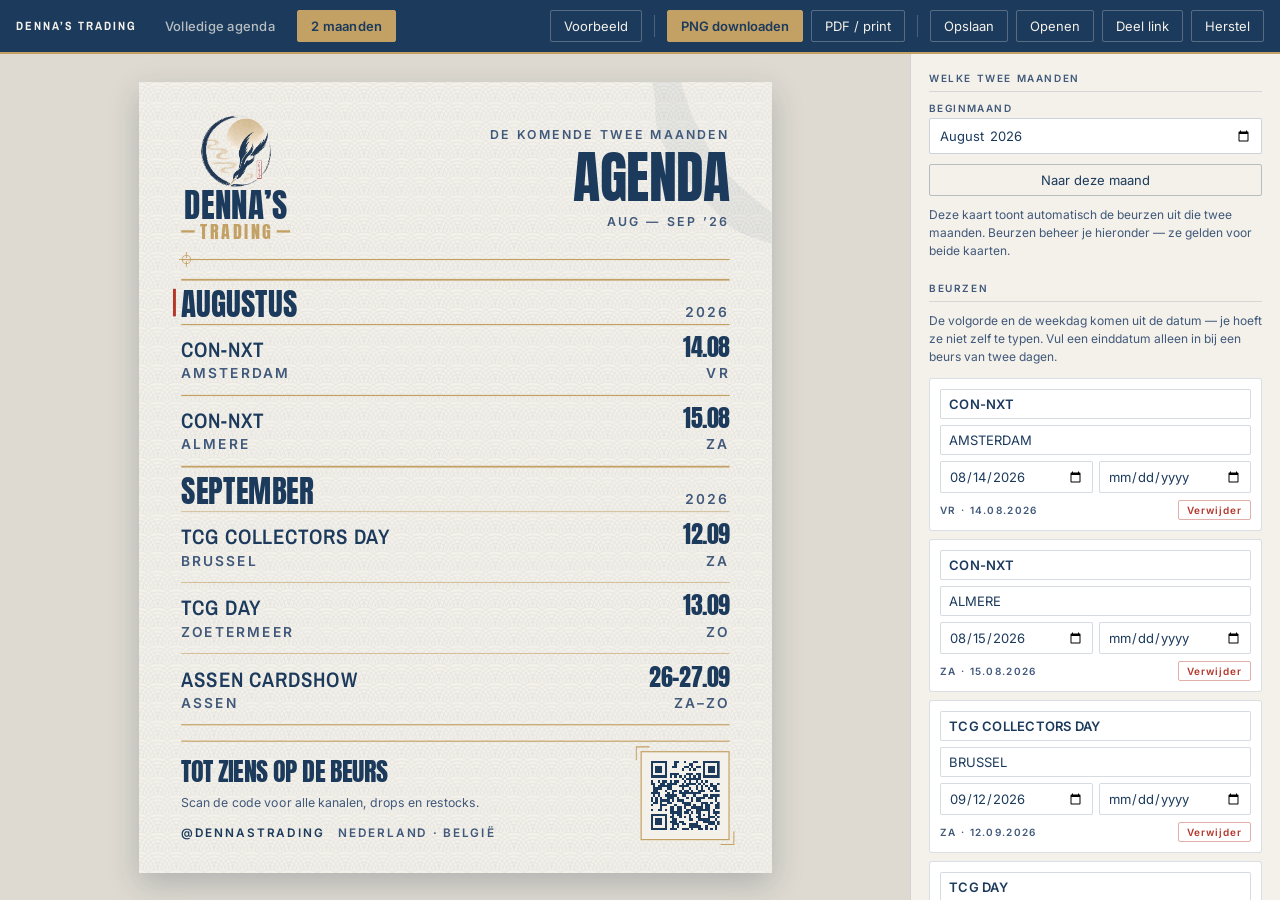
==== snapshot.html @ 03aaa3c9 "site changes" ====
<!doctype html>
<html lang="nl">
<head>
<meta charset="utf-8">
<meta name="viewport" content="width=device-width,initial-scale=1">
<title>Denna’s Trading — Agenda, 2 maanden</title>
<link rel="stylesheet" href="css/system.css">
<link rel="stylesheet" href="css/editor.css">
</head>
<body>
<div class="app">
  <header class="bar">
    <span class="mark">Denna’s Trading</span>
    <a class="tab" href="agenda.html">Volledige agenda</a>
    <a class="tab on" href="snapshot.html">2 maanden</a>
    <span class="spacer"></span>
    <button class="btn" id="preview">Voorbeeld</button>
    <span class="sep"></span>
    <button class="btn primary" id="png">PNG downloaden</button>
    <button class="btn" id="pdf">PDF / print</button>
    <span class="sep"></span>
    <button class="btn" id="save">Opslaan</button>
    <button class="btn" id="open">Openen</button>
    <button class="btn" id="share">Deel link</button>
    <button class="btn" id="reset">Herstel</button>
  </header>
  <div class="main">
    <div class="stage"><div class="stage-inner"><div class="page"></div></div></div>
    <aside class="panel" id="panel"></aside>
  </div>
</div>

<script src="js/vendor/qrcode.min.js"></script>
<script src="js/vendor/html-to-image.min.js"></script>
<script src="js/brand.js"></script>
<script src="js/store.js"></script>
<script src="js/editor.js"></script>
<script src="js/panel.js"></script>
<script src="js/snapshot.js"></script>
<script>
  /* The window picker. It only chooses which two months are shown —
     the shows themselves are the same list the full agenda uses, so
     the two artboards can never drift apart. */
  AgendaPanel.init({
    mount: '#panel',
    extra: function (mount, st) {
      var el = Editor.el;
      mount.appendChild(el('h2', { text: 'Welke twee maanden' }));
      var picker = el('input', {
        type: 'month', value: st.snapshot.from,
        onchange: function () {
          Store.setPath('snapshot.from', this.value, true);
          AgendaPanel.redrawAll();
        }
      });
      mount.appendChild(el('div', { class: 'field' }, [
        el('label', { text: 'Beginmaand' }), picker
      ]));
      mount.appendChild(el('button', {
        class: 'btn', style: 'width:100%;border-color:rgba(27,58,92,.28);color:var(--ink-navy)',
        text: 'Naar deze maand',
        onclick: function () {
          var d = new Date();
          var m = d.getFullYear() + '-' + (d.getMonth() + 1 < 10 ? '0' : '') + (d.getMonth() + 1);
          Store.setPath('snapshot.from', m, true);
          AgendaPanel.redrawAll();
        }
      }));
      mount.appendChild(el('p', { class: 'hint', style: 'margin-top:10px', text:
        'Deze kaart toont automatisch de beurzen uit die twee maanden. ' +
        'Beurzen beheer je hieronder — ze gelden voor beide kaarten.' }));
    }
  });
  Snapshot.init();
  Editor.wireBar({ filename: 'dennas-agenda-2maanden.png', onData: function () { Snapshot.render(); } });
</script>
</body>
</html>
---- css/system.css ----
/* ============================================================
   DENNA'S TRADING — DESIGN SYSTEM (browser build)

   A port of src/system.css for the editable artboards. The print
   original authors every measurement in millimetres because 1mm
   has to survive a press; these two artboards are screen files at
   a fixed 1080x1350, so the same geometry is authored in pixels
   and the palette, type roles and depth planes come across
   unchanged. Nothing here is a new design decision.
   ============================================================ */

/* ---------- 1. TYPEFACES (self-hosted — no CDN, no tracking) ---------- */
@font-face{font-family:'Anton';src:url('../fonts/Anton-Regular.ttf') format('truetype');font-weight:400;font-display:block}
@font-face{font-family:'Archivo Narrow';src:url('../fonts/ArchivoNarrow-Regular.ttf') format('truetype');font-weight:400;font-display:block}
@font-face{font-family:'Archivo Narrow';src:url('../fonts/ArchivoNarrow-SemiBold.ttf') format('truetype');font-weight:600;font-display:block}
@font-face{font-family:'Archivo Narrow';src:url('../fonts/ArchivoNarrow-Bold.ttf') format('truetype');font-weight:700;font-display:block}
@font-face{font-family:'Inter';src:url('../fonts/Inter-Regular.ttf') format('truetype');font-weight:400;font-display:block}
@font-face{font-family:'Inter';src:url('../fonts/Inter-Medium.ttf') format('truetype');font-weight:500;font-display:block}
@font-face{font-family:'Inter';src:url('../fonts/Inter-SemiBold.ttf') format('truetype');font-weight:600;font-display:block}

/* ---------- 2. PALETTE (strict — six values, nothing else) ---------- */
:root{
  --ink-navy:#1B3A5C;   /* primary dark field                    */
  --deep-ink:#10233A;   /* shadow plane                          */
  --gold:#C3A063;       /* accents, rules, secondary type        */
  --pale-gold:#E3D2AC;  /* tints                                 */
  --paper:#F4F1EA;      /* light field                           */
  --seal-red:#B5372B;   /* max ONE element per layout            */
  --steel-on-paper:#40587A;  /* navy lightened toward paper */
  --steel-on-navy:#A8BBD0;   /* paper darkened toward navy  */
}

/* ---------- 3. TYPE ROLES ---------- */
.display{
  font-family:'Anton',sans-serif;font-weight:400;
  text-transform:uppercase;letter-spacing:-0.015em;line-height:0.92;
}
.body{font-family:'Inter',sans-serif;font-weight:400;line-height:1.45;}
.body-med{font-family:'Inter',sans-serif;font-weight:500;line-height:1.45;}
.label{
  font-family:'Inter',sans-serif;font-weight:600;
  text-transform:uppercase;letter-spacing:0.18em;line-height:1;
}
.label-narrow{
  font-family:'Archivo Narrow',sans-serif;font-weight:600;
  text-transform:uppercase;letter-spacing:0.18em;line-height:1;
}

/* ---------- 4. THE ARTBOARD ----------
   Fixed 1080x1350 (Instagram 4:5). It is never resized — the page
   scales it with a transform so that what is exported is always
   the same pixel grid the layout was authored on. */
.page{
  position:relative;overflow:hidden;background:var(--paper);
  width:1080px;height:1350px;
  transform-origin:top left;
}
.page *{
  margin:0;padding:0;box-sizing:border-box;
  font-variant-numeric:tabular-nums lining-nums;
  font-feature-settings:"tnum" 1,"lnum" 1;
}

/* ---------- 5. DEPTH PLANES (back to front) ----------
   plane 1: field + traditional pattern at 4-8%
   plane 2: one oversized graphic gesture at 6-10%
   plane 3: content — type, panels, hairline rules
   plane 4: foreground accents — registration marks, brackets */
.plane-1{position:absolute;inset:0;z-index:1;}
.plane-2{position:absolute;inset:0;z-index:2;pointer-events:none;}
.plane-3{position:absolute;inset:0;z-index:3;}
.plane-4{position:absolute;inset:0;z-index:4;pointer-events:none;}

.logo-slot svg{width:100%;height:100%;display:block}
---- css/editor.css ----
/* ============================================================
   EDITOR CHROME

   Everything in this file is the tool, not the artwork. None of it
   may reach an export: the PNG writer is handed a filter that drops
   `.chrome`, and `body.exporting` kills every hover affordance in
   case the cursor happens to be resting on a field when the button
   is pressed.

   The chrome borrows the brand palette so the tool and the thing
   being made read as one product, but it is deliberately quieter —
   no Anton, no gold rules, nothing that competes with the artboard.
   ============================================================ */

*{margin:0;padding:0;box-sizing:border-box}
html,body{height:100%}
body{
  background:#DEDAD1;color:var(--ink-navy);
  font-family:'Inter',system-ui,sans-serif;font-size:13px;
  -webkit-font-smoothing:antialiased;
}
button,input,select,textarea{font:inherit;color:inherit}

.app{display:flex;flex-direction:column;height:100%}

/* ---------- toolbar ---------- */
.bar{
  display:flex;align-items:center;gap:8px;flex:none;
  padding:10px 16px;background:var(--ink-navy);color:var(--paper);
  border-bottom:2px solid var(--gold);
}
.bar .mark{
  font-family:'Archivo Narrow',sans-serif;font-weight:700;text-transform:uppercase;
  letter-spacing:0.16em;font-size:12px;color:var(--paper);margin-right:6px;white-space:nowrap;
}
.bar .sep{width:1px;height:22px;background:rgba(244,241,234,.22);margin:0 4px}
.bar .spacer{flex:1}
.tab{
  padding:7px 13px;border-radius:2px;text-decoration:none;white-space:nowrap;
  color:rgba(244,241,234,.72);border:1px solid transparent;
  font-weight:500;letter-spacing:.02em;
}
.tab:hover{color:var(--paper);border-color:rgba(244,241,234,.28)}
.tab.on{color:var(--ink-navy);background:var(--gold);border-color:var(--gold);font-weight:600}

.btn{
  padding:7px 13px;border:1px solid rgba(244,241,234,.28);background:transparent;
  color:var(--paper);border-radius:2px;cursor:pointer;white-space:nowrap;
  transition:background .12s ease,border-color .12s ease;
}
.btn:hover{background:rgba(244,241,234,.12);border-color:rgba(244,241,234,.5)}
.btn.primary{background:var(--gold);border-color:var(--gold);color:var(--ink-navy);font-weight:600}
.btn.primary:hover{background:#d0ae70}
.btn:disabled{opacity:.5;cursor:default}

/* ---------- workspace ---------- */
.main{display:flex;flex:1;min-height:0}
.stage{
  flex:1;min-width:0;overflow:auto;padding:28px;
  display:flex;align-items:flex-start;justify-content:center;
}
.stage-inner{position:relative;flex:none}
.page{box-shadow:0 18px 50px rgba(16,35,58,.22)}

/* ---------- side panel ---------- */
.panel{
  width:370px;flex:none;background:var(--paper);border-left:1px solid rgba(27,58,92,.16);
  overflow:auto;padding:18px 18px 60px;
}
.panel h2{
  font-family:'Inter',sans-serif;font-weight:600;text-transform:uppercase;
  letter-spacing:.16em;font-size:10px;color:var(--steel-on-paper);
  margin:22px 0 10px;padding-bottom:7px;border-bottom:1px solid rgba(27,58,92,.14);
}
.panel h2:first-child{margin-top:0}
.hint{color:var(--steel-on-paper);line-height:1.5;margin-bottom:12px;font-size:12px}

.field{margin-bottom:10px}
.field label{
  display:block;font-size:10px;font-weight:600;text-transform:uppercase;
  letter-spacing:.14em;color:var(--steel-on-paper);margin-bottom:4px;
}
.field input,.field select{
  width:100%;padding:8px 9px;border:1px solid rgba(27,58,92,.22);
  background:#fff;border-radius:2px;
}
.field input:focus,.field select:focus{outline:2px solid var(--gold);outline-offset:-1px;border-color:var(--gold)}

/* ---------- the show list ---------- */
.show{
  border:1px solid rgba(27,58,92,.16);background:#fff;border-radius:3px;
  padding:10px;margin-bottom:8px;position:relative;
}
.show.active{border-color:var(--gold);box-shadow:0 0 0 2px rgba(195,160,99,.28)}
.show.dim{opacity:.45}
.show .row{display:flex;gap:6px}
.show .row + .row{margin-top:6px}
.show input{
  width:100%;padding:6px 8px;border:1px solid rgba(27,58,92,.18);border-radius:2px;background:#fff;
}
.show input.name{font-weight:600;letter-spacing:.02em;text-transform:uppercase}
.show input:focus{outline:2px solid var(--gold);outline-offset:-1px}
.show .meta{
  display:flex;align-items:center;justify-content:space-between;gap:8px;
  margin-top:7px;font-size:10px;letter-spacing:.13em;text-transform:uppercase;
  color:var(--steel-on-paper);font-weight:600;
}
.show .kill{
  border:1px solid rgba(181,55,43,.4);background:transparent;color:var(--seal-red);
  padding:3px 8px;border-radius:2px;cursor:pointer;font-size:10px;letter-spacing:.1em;
}
.show .kill:hover{background:var(--seal-red);color:#fff;border-color:var(--seal-red)}
.show .marker{color:var(--seal-red)}

/* ---------- warnings ---------- */
.warn{
  border-left:3px solid var(--seal-red);background:rgba(181,55,43,.07);
  padding:9px 11px;margin-bottom:12px;line-height:1.5;color:var(--ink-navy);font-size:12px;
}
.warn strong{display:block;margin-bottom:2px}
.ok{border-left-color:var(--gold);background:rgba(195,160,99,.12)}

/* ---------- in-artboard editing ----------
   A dotted rule under anything typeable, and only on hover, so the
   artboard still reads as the finished piece while you work on it. */
.page [data-edit]{
  cursor:text;border-radius:1px;
  box-shadow:0 1px 0 0 rgba(27,58,92,0);
  transition:box-shadow .12s ease,background-color .12s ease;
}
.page [data-edit]:hover{box-shadow:0 1px 0 0 rgba(27,58,92,.35)}
.page [data-edit]:focus{
  outline:none;background:rgba(195,160,99,.20);
  box-shadow:0 1px 0 0 var(--gold);
}
.chrome{position:absolute;z-index:9}
.row-hit{cursor:pointer}
.row-hit:hover{background:rgba(195,160,99,.13)}
.row-hit.active{background:rgba(195,160,99,.20)}

body.exporting .page [data-edit]{box-shadow:none!important;background:transparent!important}
body.exporting .chrome{display:none!important}
body.preview .page [data-edit]{box-shadow:none!important;background:transparent!important;cursor:default}
body.preview .chrome{display:none!important}

/* ---------- print / save as PDF ----------
   The page box is set to the artboard's own pixel size, so a
   browser PDF comes out at exactly 1080x1350 with live type. */
@media print{
  @page{size:1080px 1350px;margin:0}
  body{background:#fff}
  .bar,.panel,.chrome{display:none!important}
  .main,.stage{display:block;padding:0;overflow:visible}
  .stage-inner{width:auto;height:auto}
  .page{transform:none!important;box-shadow:none!important;margin:0}
  .page [data-edit]{box-shadow:none!important;background:transparent!important}
}
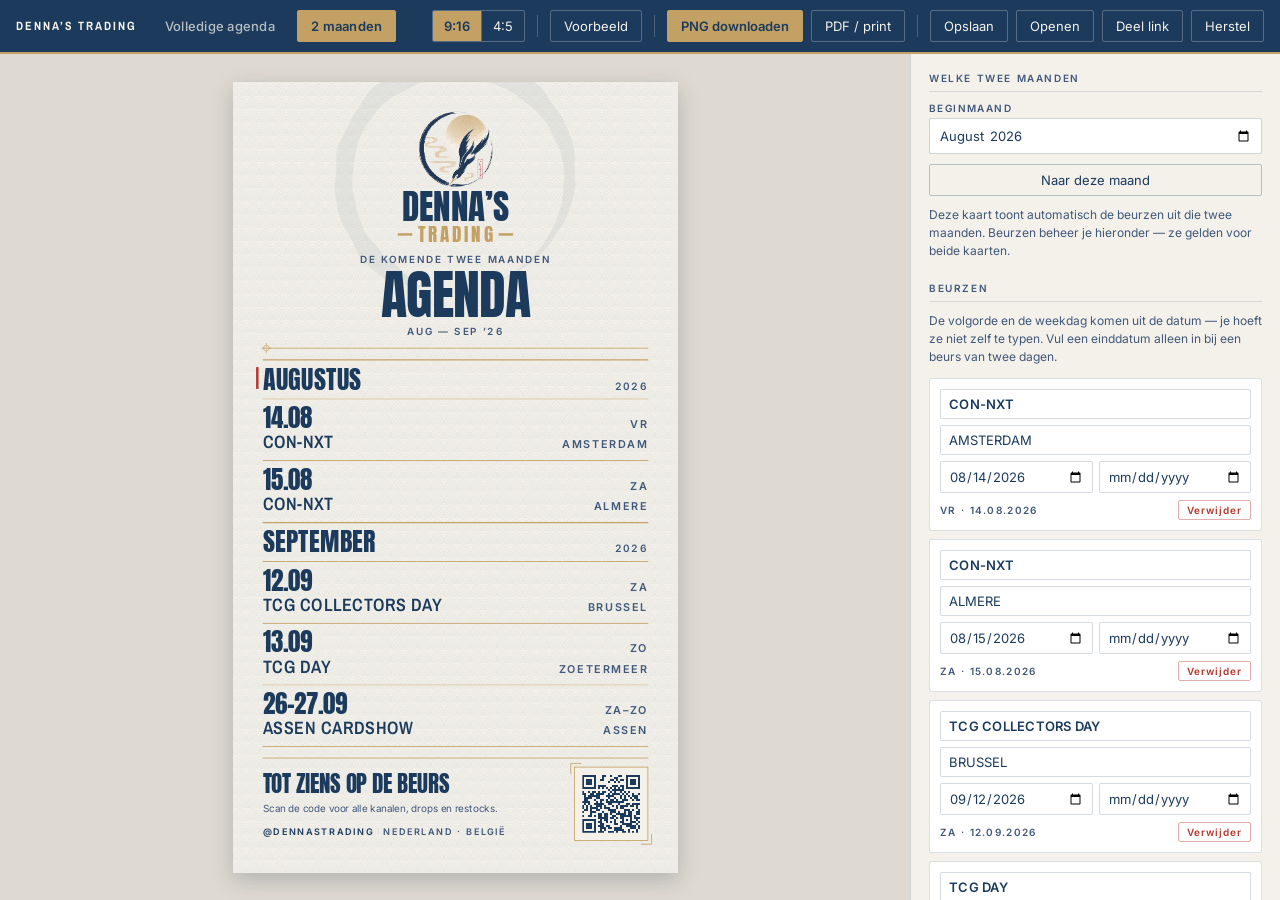
==== commit 97b58348: "new" ====
--- a/snapshot.html
+++ b/snapshot.html
@@ -14,6 +14,11 @@
     <a class="tab" href="agenda.html">Volledige agenda</a>
     <a class="tab on" href="snapshot.html">2 maanden</a>
     <span class="spacer"></span>
+    <span class="seg" title="Formaat">
+      <button class="btn" data-format="story">9:16</button>
+      <button class="btn" data-format="post">4:5</button>
+    </span>
+    <span class="sep"></span>
     <button class="btn" id="preview">Voorbeeld</button>
     <span class="sep"></span>
     <button class="btn primary" id="png">PNG downloaden</button>
@@ -35,6 +40,7 @@
 <script src="js/brand.js"></script>
 <script src="js/store.js"></script>
 <script src="js/editor.js"></script>
+<script src="js/card.js"></script>
 <script src="js/panel.js"></script>
 <script src="js/snapshot.js"></script>
 <script>
--- a/css/system.css
+++ b/css/system.css
@@ -50,9 +50,11 @@
    Fixed 1080x1350 (Instagram 4:5). It is never resized — the page
    scales it with a transform so that what is exported is always
    the same pixel grid the layout was authored on. */
+/* 1080 wide always; the height is the chosen format and is set by
+   Editor.setSize, which also rewrites the print page box. */
 .page{
   position:relative;overflow:hidden;background:var(--paper);
-  width:1080px;height:1350px;
+  width:1080px;height:1920px;
   transform-origin:top left;
 }
 .page *{
--- a/css/editor.css
+++ b/css/editor.css
@@ -34,6 +34,10 @@
   letter-spacing:0.16em;font-size:12px;color:var(--paper);margin-right:6px;white-space:nowrap;
 }
 .bar .sep{width:1px;height:22px;background:rgba(244,241,234,.22);margin:0 4px}
+.seg{display:flex;border:1px solid rgba(244,241,234,.28);border-radius:2px;overflow:hidden}
+.seg .btn{border:0;border-radius:0;padding:7px 11px}
+.seg .btn + .btn{border-left:1px solid rgba(244,241,234,.28)}
+.seg .btn.on{background:var(--gold);color:var(--ink-navy);font-weight:600}
 .bar .spacer{flex:1}
 .tab{
   padding:7px 13px;border-radius:2px;text-decoration:none;white-space:nowrap;
@@ -147,7 +151,7 @@
    The page box is set to the artboard's own pixel size, so a
    browser PDF comes out at exactly 1080x1350 with live type. */
 @media print{
-  @page{size:1080px 1350px;margin:0}
+  /* the page box itself is written by Editor.setSize */
   body{background:#fff}
   .bar,.panel,.chrome{display:none!important}
   .main,.stage{display:block;padding:0;overflow:visible}
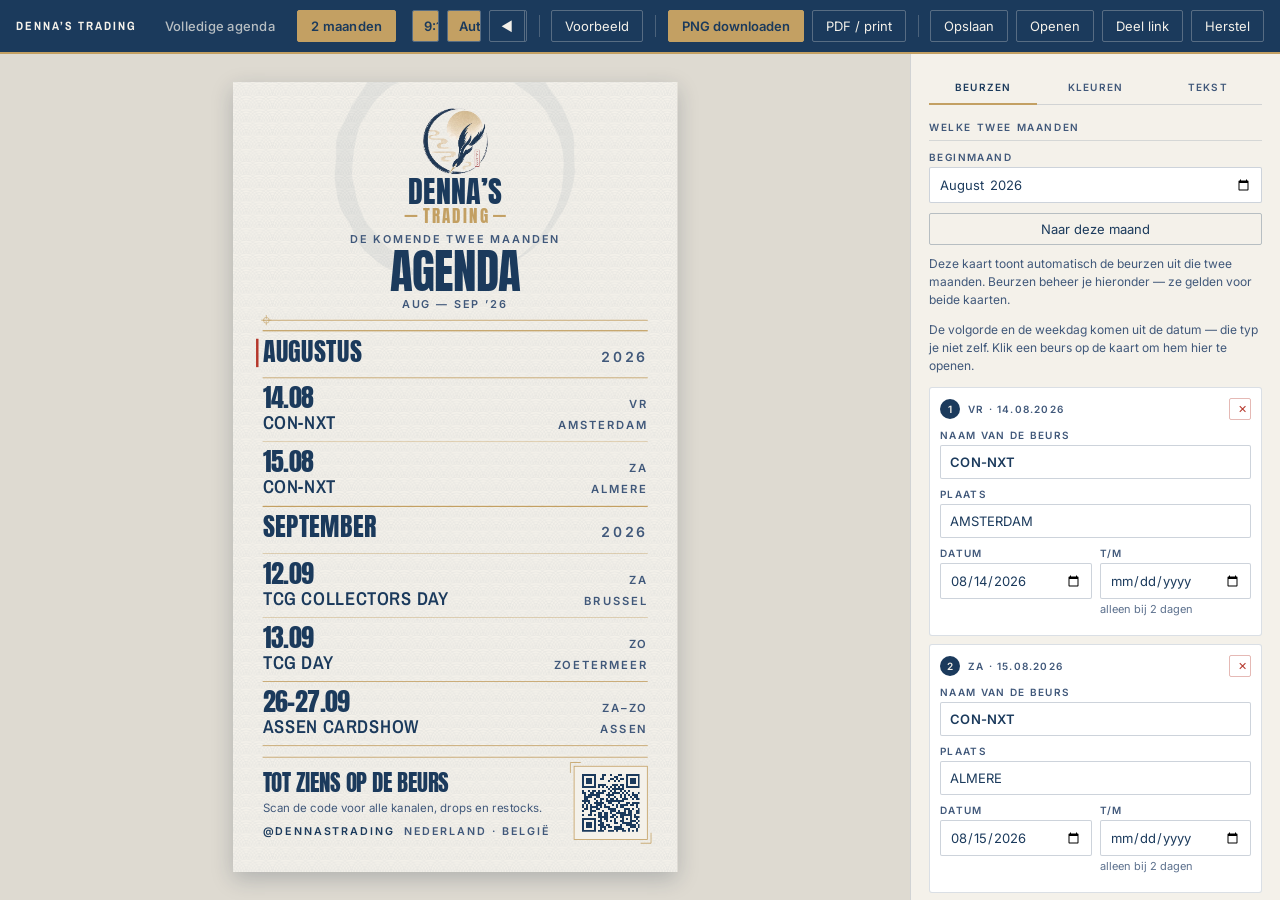
==== commit e5139fa7: "new changes" ====
--- a/snapshot.html
+++ b/snapshot.html
@@ -18,10 +18,20 @@
       <button class="btn" data-format="story">9:16</button>
       <button class="btn" data-format="post">4:5</button>
     </span>
+    <span class="seg" title="Op hoeveel kaarten">
+      <button class="btn" data-pages="auto">Auto</button>
+      <button class="btn" data-pages="one">1 kaart</button>
+    </span>
+    <span class="seg" id="pages" hidden title="Pagina">
+      <button class="btn" id="prev">◀</button>
+      <span class="btn pagelab" data-page-label>1 / 1</span>
+      <button class="btn" id="next">▶</button>
+    </span>
     <span class="sep"></span>
     <button class="btn" id="preview">Voorbeeld</button>
     <span class="sep"></span>
     <button class="btn primary" id="png">PNG downloaden</button>
+    <button class="btn" id="pngall" hidden>Alle pagina's</button>
     <button class="btn" id="pdf">PDF / print</button>
     <span class="sep"></span>
     <button class="btn" id="save">Opslaan</button>
--- a/css/editor.css
+++ b/css/editor.css
@@ -38,6 +38,8 @@
 .seg .btn{border:0;border-radius:0;padding:7px 11px}
 .seg .btn + .btn{border-left:1px solid rgba(244,241,234,.28)}
 .seg .btn.on{background:var(--gold);color:var(--ink-navy);font-weight:600}
+.seg .pagelab{cursor:default;min-width:64px;text-align:center;font-variant-numeric:tabular-nums}
+.seg .pagelab:hover{background:transparent}
 .bar .spacer{flex:1}
 .tab{
   padding:7px 13px;border-radius:2px;text-decoration:none;white-space:nowrap;
@@ -159,3 +161,97 @@
   .page{transform:none!important;box-shadow:none!important;margin:0}
   .page [data-edit]{box-shadow:none!important;background:transparent!important}
 }
+
+/* ---------- panel sections ----------
+   Three tabs rather than one long scroll: the colour controls used
+   to sit below eighteen show cards, which is the same as not being
+   there at all. */
+.pnav{display:flex;gap:4px;margin:0 0 16px;border-bottom:1px solid rgba(27,58,92,.16);padding-bottom:0}
+.pnav-b{
+  flex:1;padding:9px 4px 10px;border:0;background:transparent;cursor:pointer;
+  font-weight:600;text-transform:uppercase;letter-spacing:.12em;font-size:10px;
+  color:var(--steel-on-paper);border-bottom:2px solid transparent;margin-bottom:-1px;
+}
+.pnav-b:hover{color:var(--ink-navy)}
+.pnav-b.on{color:var(--ink-navy);border-bottom-color:var(--gold)}
+
+.panel h3{
+  font-size:10px;font-weight:600;text-transform:uppercase;letter-spacing:.14em;
+  color:var(--steel-on-paper);margin:20px 0 8px;padding-bottom:5px;
+  border-bottom:1px solid rgba(27,58,92,.12);
+}
+.panel h3:first-child{margin-top:4px}
+.btn.wide{width:100%;margin-top:8px}
+.btn.ghost{border-color:rgba(27,58,92,.28);color:var(--ink-navy)}
+.btn.ghost:hover{background:rgba(27,58,92,.06)}
+
+/* ---------- labelled fields ----------
+   Four bare inputs in a box is a puzzle; every one now says what it
+   holds, and the optional ones say that too. */
+.f{display:block;margin-bottom:9px}
+.f-l{
+  display:block;font-size:10px;font-weight:600;text-transform:uppercase;
+  letter-spacing:.13em;color:var(--steel-on-paper);margin-bottom:4px;
+}
+.f-n{display:block;font-size:11px;color:var(--steel-on-paper);margin-top:3px;opacity:.85}
+.f input{
+  width:100%;padding:8px 9px;border:1px solid rgba(27,58,92,.22);
+  background:#fff;border-radius:2px;
+}
+.f input:focus{outline:2px solid var(--gold);outline-offset:-1px;border-color:var(--gold)}
+.f input.name{font-weight:600;letter-spacing:.02em;text-transform:uppercase}
+.pair{display:flex;gap:8px}
+.pair .f{flex:1;min-width:0}
+
+/* ---------- a show ---------- */
+.show-h{display:flex;align-items:center;gap:8px;margin-bottom:9px}
+.show-h .num{
+  flex:none;width:20px;height:20px;border-radius:50%;background:var(--ink-navy);
+  color:var(--paper);font-size:10px;font-weight:600;
+  display:flex;align-items:center;justify-content:center;
+}
+.show-h .stamp{
+  flex:1;min-width:0;font-size:10px;font-weight:600;letter-spacing:.12em;
+  text-transform:uppercase;color:var(--steel-on-paper);
+}
+.show-h .stamp.marker{color:var(--seal-red)}
+.show .kill{
+  flex:none;width:22px;height:22px;line-height:1;cursor:pointer;
+  border:1px solid rgba(181,55,43,.35);background:transparent;color:var(--seal-red);
+  border-radius:2px;font-size:11px;
+}
+.show .kill:hover{background:var(--seal-red);color:#fff;border-color:var(--seal-red)}
+
+/* ---------- colour rows ---------- */
+.crow{display:flex;align-items:center;gap:7px;padding:3px 0;border-radius:2px}
+.crow:hover{background:rgba(195,160,99,.12)}
+.crow > span{flex:1;min-width:0;font-size:12px}
+.crow .hex{
+  width:76px;flex:none;padding:5px 6px;font-size:11px;letter-spacing:.04em;
+  border:1px solid rgba(27,58,92,.18);border-radius:2px;background:#fff;
+  font-family:ui-monospace,SFMono-Regular,Menlo,monospace;text-transform:uppercase;
+}
+.crow .hex:focus{outline:2px solid var(--gold);outline-offset:-1px}
+.crow input[type="color"]{
+  width:38px;height:26px;flex:none;padding:0;cursor:pointer;background:#fff;
+  border:1px solid rgba(27,58,92,.22);border-radius:2px;
+}
+.crow input[type="color"]::-webkit-color-swatch-wrapper{padding:2px}
+.crow input[type="color"]::-webkit-color-swatch{border:0;border-radius:1px}
+.crow .undo{
+  width:24px;height:24px;flex:none;cursor:pointer;line-height:1;
+  border:1px solid rgba(27,58,92,.22);background:transparent;border-radius:2px;
+  color:var(--steel-on-paper);
+}
+.crow .undo:hover:not(:disabled){border-color:var(--gold);color:var(--ink-navy)}
+.crow .undo:disabled{opacity:.25;cursor:default}
+
+/* ---------- hover-to-locate ----------
+   Editor furniture: the outline says which element a swatch paints.
+   It is stripped from the export along with every other affordance. */
+.page [data-part].spot{
+  outline:2px solid var(--seal-red);outline-offset:3px;
+  border-radius:1px;
+}
+body.exporting .page [data-part]{outline:none!important}
+body.preview .page [data-part]{outline:none!important}
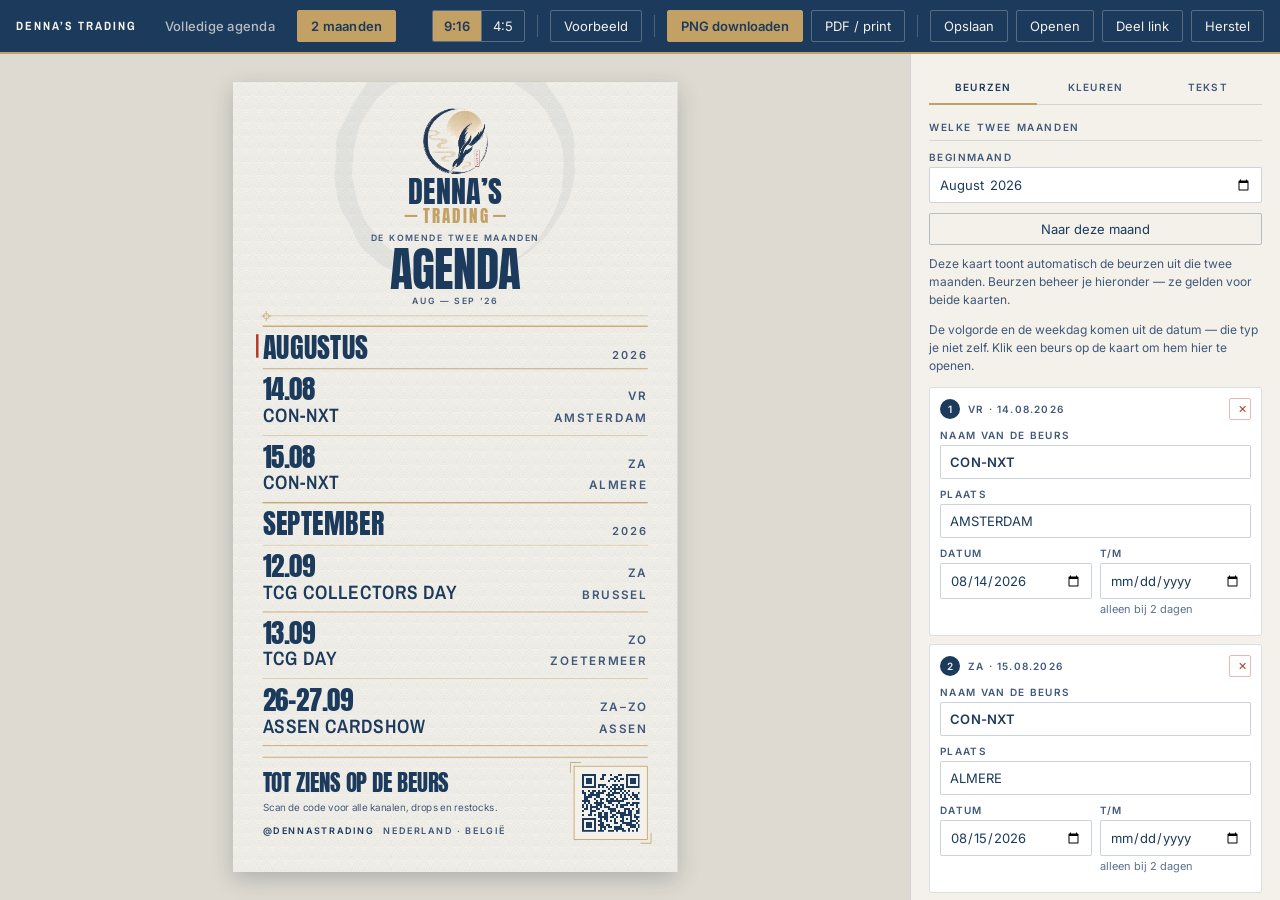
==== commit a54305d2: "redesign" ====
--- a/snapshot.html
+++ b/snapshot.html
@@ -18,20 +18,10 @@
       <button class="btn" data-format="story">9:16</button>
       <button class="btn" data-format="post">4:5</button>
     </span>
-    <span class="seg" title="Op hoeveel kaarten">
-      <button class="btn" data-pages="auto">Auto</button>
-      <button class="btn" data-pages="one">1 kaart</button>
-    </span>
-    <span class="seg" id="pages" hidden title="Pagina">
-      <button class="btn" id="prev">◀</button>
-      <span class="btn pagelab" data-page-label>1 / 1</span>
-      <button class="btn" id="next">▶</button>
-    </span>
     <span class="sep"></span>
     <button class="btn" id="preview">Voorbeeld</button>
     <span class="sep"></span>
     <button class="btn primary" id="png">PNG downloaden</button>
-    <button class="btn" id="pngall" hidden>Alle pagina's</button>
     <button class="btn" id="pdf">PDF / print</button>
     <span class="sep"></span>
     <button class="btn" id="save">Opslaan</button>
--- a/css/editor.css
+++ b/css/editor.css
@@ -38,8 +38,6 @@
 .seg .btn{border:0;border-radius:0;padding:7px 11px}
 .seg .btn + .btn{border-left:1px solid rgba(244,241,234,.28)}
 .seg .btn.on{background:var(--gold);color:var(--ink-navy);font-weight:600}
-.seg .pagelab{cursor:default;min-width:64px;text-align:center;font-variant-numeric:tabular-nums}
-.seg .pagelab:hover{background:transparent}
 .bar .spacer{flex:1}
 .tab{
   padding:7px 13px;border-radius:2px;text-decoration:none;white-space:nowrap;
